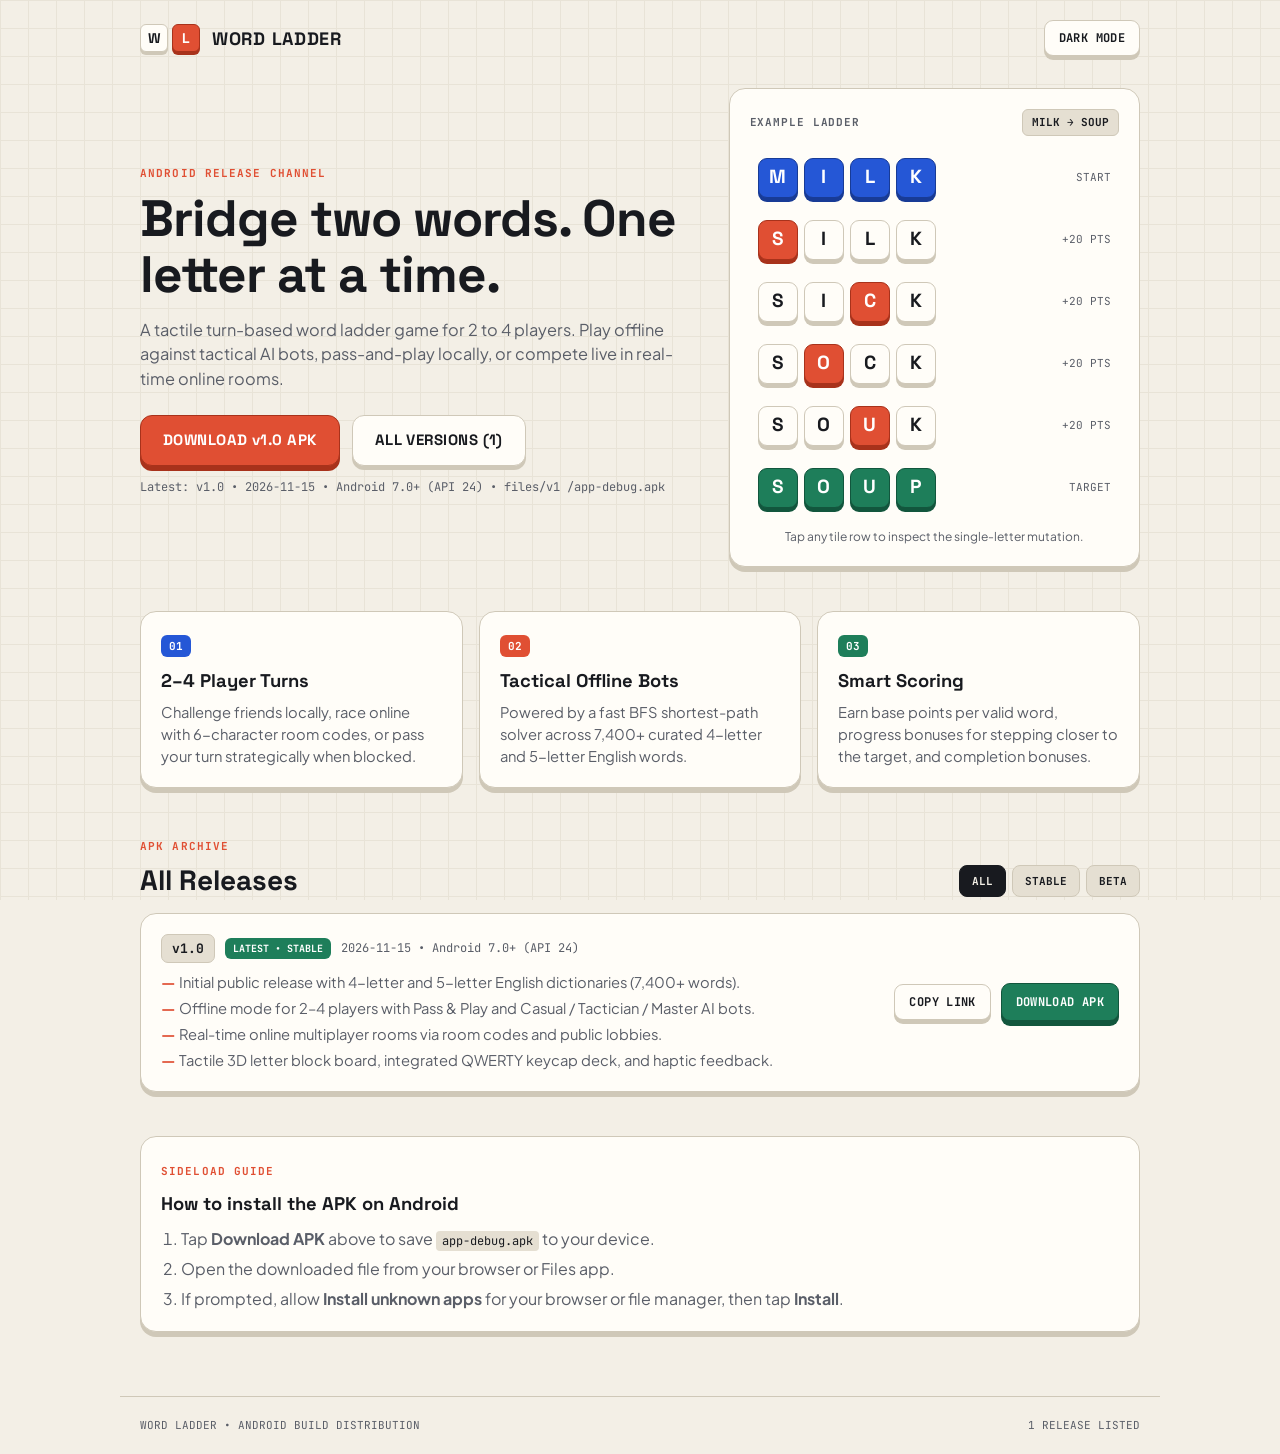
==== index.html @ f063d828 "landing page + doenload links" ====
<!DOCTYPE html>
<html lang="en">
<head>
  <meta charset="UTF-8" />
  <meta name="viewport" content="width=device-width, initial-scale=1.0" />
  <title>Word Ladder — Android APK Downloads</title>
  <link rel="preconnect" href="https://fonts.googleapis.com" />
  <link rel="preconnect" href="https://fonts.gstatic.com" crossorigin />
  <link href="https://fonts.googleapis.com/css2?family=JetBrains+Mono:wght@500;700&family=Plus+Jakarta+Sans:wght@400;600;700&family=Space+Grotesk:wght@700&display=swap" rel="stylesheet" />
  <link rel="stylesheet" href="styles.css" />
</head>
<body>
  <div class="mesh-bg" aria-hidden="true"></div>

  <header class="topbar">
    <div class="brand">
      <div class="brand-mark" aria-hidden="true">
        <span class="mini-block ivory">W</span>
        <span class="mini-block vermilion">L</span>
      </div>
      <span class="brand-title">WORD LADDER</span>
    </div>
    <button id="themeToggle" class="tactile-btn secondary small" type="button" aria-label="Toggle color theme">
      DARK MODE
    </button>
  </header>

  <main class="container">
    <section class="hero">
      <div class="hero-copy">
        <span class="eyebrow">ANDROID RELEASE CHANNEL</span>
        <h1>Bridge two words. One letter at a time.</h1>
        <p class="subtitle">
          A tactile turn-based word ladder game for 2 to 4 players. Play offline against tactical AI bots, pass-and-play locally, or compete live in real-time online rooms.
        </p>

        <div class="hero-actions" id="latestDownloadBox">
          <!-- Populated dynamically from RELEASES[0] in app.js -->
        </div>
        <p class="install-note" id="latestMetaNote"></p>
      </div>

      <div class="hero-board" aria-label="Interactive Word Ladder preview">
        <div class="board-card">
          <div class="board-header">
            <span class="mono-label">EXAMPLE LADDER</span>
            <span class="mono-badge" id="demoStepLabel">MILK &rarr; SOUP</span>
          </div>
          <div class="ladder-stack" id="demoLadder"></div>
          <p class="board-hint">Tap any tile row to inspect the single-letter mutation.</p>
        </div>
      </div>
    </section>

    <section class="features-grid" aria-label="Game highlights">
      <article class="feature-card">
        <span class="feature-tag cobalt">01</span>
        <h3>2–4 Player Turns</h3>
        <p>Challenge friends locally, race online with 6-character room codes, or pass your turn strategically when blocked.</p>
      </article>
      <article class="feature-card">
        <span class="feature-tag vermilion">02</span>
        <h3>Tactical Offline Bots</h3>
        <p>Powered by a fast BFS shortest-path solver across 7,400+ curated 4-letter and 5-letter English words.</p>
      </article>
      <article class="feature-card">
        <span class="feature-tag emerald">03</span>
        <h3>Smart Scoring</h3>
        <p>Earn base points per valid word, progress bonuses for stepping closer to the target, and completion bonuses.</p>
      </article>
    </section>

    <section class="releases-section" id="releases">
      <div class="section-head">
        <div>
          <span class="eyebrow">APK ARCHIVE</span>
          <h2>All Releases</h2>
        </div>
        <div class="filter-group" role="group" aria-label="Filter releases">
          <button class="filter-chip active" data-filter="all" type="button">ALL</button>
          <button class="filter-chip" data-filter="stable" type="button">STABLE</button>
          <button class="filter-chip" data-filter="beta" type="button">BETA</button>
        </div>
      </div>

      <div class="release-list" id="releaseList">
        <!-- Populated from app.js -->
      </div>
    </section>

    <section class="install-guide">
      <div class="board-card">
        <span class="eyebrow">SIDELOAD GUIDE</span>
        <h3>How to install the APK on Android</h3>
        <ol class="steps-list">
          <li>Tap <strong>Download APK</strong> above to save <code>app-debug.apk</code> to your device.</li>
          <li>Open the downloaded file from your browser or Files app.</li>
          <li>If prompted, allow <strong>Install unknown apps</strong> for your browser or file manager, then tap <strong>Install</strong>.</li>
        </ol>
      </div>
    </section>
  </main>

  <footer class="footer">
    <span>WORD LADDER &bull; ANDROID BUILD DISTRIBUTION</span>
    <span id="footerCount"></span>
  </footer>

  <script src="app.js"></script>
</body>
</html>
---- styles.css ----
:root {
  --bg: #f3efe6;
  --surface: #fffdf8;
  --tray: #e5dfd2;
  --bevel: #cfc8b8;
  --ink: #181a1f;
  --muted: #5a5e68;
  --mesh: #dfd9ca;

  --vermilion: #e04f33;
  --vermilion-bevel: #a8321b;
  --emerald: #1e7e5a;
  --emerald-bevel: #12563d;
  --cobalt: #2557d6;
  --cobalt-bevel: #183b96;
}

body.dark {
  --bg: #14161b;
  --surface: #222630;
  --tray: #1a1d25;
  --bevel: #0e1015;
  --ink: #f4f1ea;
  --muted: #9ca2af;
  --mesh: #21252f;
}

* {
  box-sizing: border-box;
  margin: 0;
  padding: 0;
}

body {
  font-family: 'Plus Jakarta Sans', system-ui, -apple-system, sans-serif;
  background-color: var(--bg);
  color: var(--ink);
  min-height: 100vh;
  line-height: 1.5;
  transition: background-color 0.2s ease, color 0.2s ease;
}

.mesh-bg {
  position: fixed;
  inset: 0;
  pointer-events: none;
  z-index: -1;
  background-image:
    linear-gradient(to right, var(--mesh) 1px, transparent 1px),
    linear-gradient(to bottom, var(--mesh) 1px, transparent 1px);
  background-size: 28px 28px;
  opacity: 0.55;
}

.topbar {
  max-width: 1040px;
  margin: 0 auto;
  padding: 20px 20px 8px;
  display: flex;
  align-items: center;
  justify-content: space-between;
}

.brand {
  display: flex;
  align-items: center;
  gap: 12px;
}

.brand-mark {
  display: flex;
  gap: 4px;
}

.mini-block {
  width: 28px;
  height: 28px;
  display: grid;
  place-items: center;
  font-family: 'Space Grotesk', sans-serif;
  font-weight: 700;
  font-size: 14px;
  border-radius: 6px;
}

.mini-block.ivory {
  background: var(--surface);
  color: var(--ink);
  border: 1.5px solid var(--bevel);
  box-shadow: 0 3px 0 var(--bevel);
}

.mini-block.vermilion {
  background: var(--vermilion);
  color: #fff;
  border: 1.5px solid var(--vermilion-bevel);
  box-shadow: 0 3px 0 var(--vermilion-bevel);
}

.brand-title {
  font-family: 'Space Grotesk', sans-serif;
  font-weight: 700;
  font-size: 18px;
  letter-spacing: 0.04em;
}

.container {
  max-width: 1040px;
  margin: 0 auto;
  padding: 24px 20px 64px;
  display: flex;
  flex-direction: column;
  gap: 44px;
}

.hero {
  display: grid;
  grid-template-columns: 1.15fr 0.85fr;
  gap: 32px;
  align-items: center;
}

.eyebrow {
  display: inline-block;
  font-family: 'JetBrains Mono', monospace;
  font-size: 11px;
  font-weight: 700;
  letter-spacing: 0.1em;
  color: var(--vermilion);
  margin-bottom: 10px;
}

h1 {
  font-family: 'Space Grotesk', sans-serif;
  font-size: clamp(2rem, 4.2vw, 3.2rem);
  line-height: 1.08;
  letter-spacing: -0.02em;
  margin-bottom: 16px;
}

h2 {
  font-family: 'Space Grotesk', sans-serif;
  font-size: 1.75rem;
  line-height: 1.15;
}

h3 {
  font-family: 'Space Grotesk', sans-serif;
  font-size: 1.15rem;
  margin-bottom: 6px;
}

.subtitle {
  color: var(--muted);
  font-size: 1.02rem;
  max-width: 52ch;
  margin-bottom: 24px;
}

.hero-actions {
  display: flex;
  flex-wrap: wrap;
  gap: 12px;
  align-items: center;
}

.install-note {
  margin-top: 12px;
  font-family: 'JetBrains Mono', monospace;
  font-size: 12px;
  color: var(--muted);
}

/* 3D Tactile Buttons */
.tactile-btn {
  display: inline-flex;
  align-items: center;
  justify-content: center;
  gap: 10px;
  font-family: 'Space Grotesk', sans-serif;
  font-weight: 700;
  font-size: 15px;
  letter-spacing: 0.03em;
  text-decoration: none;
  padding: 13px 22px;
  border-radius: 12px;
  cursor: pointer;
  border: 1.5px solid var(--vermilion-bevel);
  background: var(--vermilion);
  color: #fff;
  box-shadow: 0 5px 0 var(--vermilion-bevel);
  transition: transform 0.08s ease, box-shadow 0.08s ease;
  user-select: none;
}

.tactile-btn:hover {
  transform: translateY(-1px);
  box-shadow: 0 6px 0 var(--vermilion-bevel);
}

.tactile-btn:active {
  transform: translateY(4px);
  box-shadow: 0 1px 0 var(--vermilion-bevel);
}

.tactile-btn.emerald {
  background: var(--emerald);
  border-color: var(--emerald-bevel);
  box-shadow: 0 5px 0 var(--emerald-bevel);
}

.tactile-btn.emerald:active {
  box-shadow: 0 1px 0 var(--emerald-bevel);
}

.tactile-btn.secondary {
  background: var(--surface);
  color: var(--ink);
  border-color: var(--bevel);
  box-shadow: 0 4px 0 var(--bevel);
}

.tactile-btn.secondary:active {
  box-shadow: 0 1px 0 var(--bevel);
}

.tactile-btn.small {
  padding: 9px 14px;
  font-size: 12px;
  font-family: 'JetBrains Mono', monospace;
  border-radius: 9px;
}

/* 3D Surface Cards */
.board-card,
.feature-card,
.release-card {
  background: var(--surface);
  border: 1.5px solid var(--bevel);
  border-radius: 16px;
  padding: 20px;
  box-shadow: 0 5px 0 var(--bevel);
}

.board-header {
  display: flex;
  justify-content: space-between;
  align-items: center;
  margin-bottom: 16px;
}

.mono-label {
  font-family: 'JetBrains Mono', monospace;
  font-size: 11px;
  font-weight: 700;
  color: var(--muted);
  letter-spacing: 0.08em;
}

.mono-badge {
  font-family: 'JetBrains Mono', monospace;
  font-size: 11px;
  font-weight: 700;
  background: var(--tray);
  border: 1px solid var(--bevel);
  padding: 4px 9px;
  border-radius: 6px;
}

.ladder-stack {
  display: flex;
  flex-direction: column;
  gap: 10px;
}

.ladder-row {
  display: flex;
  align-items: center;
  justify-content: space-between;
  gap: 10px;
  padding: 6px 8px;
  border-radius: 10px;
  cursor: pointer;
  transition: background-color 0.15s ease;
}

.ladder-row:hover,
.ladder-row.selected {
  background: var(--tray);
}

.tiles-group {
  display: flex;
  gap: 6px;
}

.tile {
  width: 40px;
  height: 40px;
  display: grid;
  place-items: center;
  font-family: 'Space Grotesk', sans-serif;
  font-weight: 700;
  font-size: 19px;
  border-radius: 9px;
  background: var(--surface);
  color: var(--ink);
  border: 1.5px solid var(--bevel);
  box-shadow: 0 4px 0 var(--bevel);
  transition: transform 0.12s ease;
}

.ladder-row:hover .tile {
  transform: translateY(-2px);
}

.tile.start {
  background: var(--cobalt);
  color: #fff;
  border-color: var(--cobalt-bevel);
  box-shadow: 0 4px 0 var(--cobalt-bevel);
}

.tile.changed {
  background: var(--vermilion);
  color: #fff;
  border-color: var(--vermilion-bevel);
  box-shadow: 0 4px 0 var(--vermilion-bevel);
}

.tile.target {
  background: var(--emerald);
  color: #fff;
  border-color: var(--emerald-bevel);
  box-shadow: 0 4px 0 var(--emerald-bevel);
}

.row-meta {
  font-family: 'JetBrains Mono', monospace;
  font-size: 11px;
  color: var(--muted);
}

.board-hint {
  margin-top: 14px;
  font-size: 12px;
  color: var(--muted);
  text-align: center;
}

/* Features */
.features-grid {
  display: grid;
  grid-template-columns: repeat(3, 1fr);
  gap: 16px;
}

.feature-tag {
  display: inline-block;
  font-family: 'JetBrains Mono', monospace;
  font-size: 11px;
  font-weight: 700;
  color: #fff;
  padding: 3px 8px;
  border-radius: 6px;
  margin-bottom: 10px;
}

.feature-tag.cobalt { background: var(--cobalt); }
.feature-tag.vermilion { background: var(--vermilion); }
.feature-tag.emerald { background: var(--emerald); }

.feature-card p {
  color: var(--muted);
  font-size: 0.92rem;
}

/* Releases */
.section-head {
  display: flex;
  justify-content: space-between;
  align-items: flex-end;
  flex-wrap: wrap;
  gap: 12px;
  margin-bottom: 16px;
}

.filter-group {
  display: flex;
  gap: 6px;
}

.filter-chip {
  font-family: 'JetBrains Mono', monospace;
  font-size: 11px;
  font-weight: 700;
  padding: 8px 12px;
  border-radius: 8px;
  border: 1.5px solid var(--bevel);
  background: var(--tray);
  color: var(--ink);
  cursor: pointer;
}

.filter-chip.active {
  background: var(--ink);
  color: var(--bg);
  border-color: var(--ink);
}

.release-list {
  display: flex;
  flex-direction: column;
  gap: 14px;
}

.release-card {
  display: flex;
  justify-content: space-between;
  align-items: center;
  flex-wrap: wrap;
  gap: 16px;
}

.release-info {
  flex: 1;
  min-width: 240px;
}

.release-title-row {
  display: flex;
  align-items: center;
  gap: 10px;
  margin-bottom: 6px;
}

.version-pill {
  font-family: 'JetBrains Mono', monospace;
  font-weight: 700;
  font-size: 13px;
  padding: 4px 10px;
  border-radius: 7px;
  background: var(--tray);
  border: 1px solid var(--bevel);
}

.channel-pill {
  font-family: 'JetBrains Mono', monospace;
  font-size: 10px;
  font-weight: 700;
  text-transform: uppercase;
  padding: 3px 8px;
  border-radius: 6px;
  color: #fff;
}

.channel-pill.stable { background: var(--emerald); }
.channel-pill.beta { background: var(--cobalt); }

.release-date {
  font-family: 'JetBrains Mono', monospace;
  font-size: 12px;
  color: var(--muted);
}

.release-notes {
  list-style: none;
  display: flex;
  flex-direction: column;
  gap: 4px;
  margin-top: 8px;
  font-size: 0.92rem;
  color: var(--muted);
}

.release-notes li::before {
  content: '— ';
  color: var(--vermilion);
  font-weight: 700;
}

.release-actions {
  display: flex;
  align-items: center;
  gap: 10px;
}

.steps-list {
  margin-top: 10px;
  padding-left: 20px;
  color: var(--muted);
  display: flex;
  flex-direction: column;
  gap: 6px;
}

.steps-list code {
  font-family: 'JetBrains Mono', monospace;
  font-size: 12px;
  background: var(--tray);
  padding: 2px 6px;
  border-radius: 4px;
  color: var(--ink);
}

.footer {
  max-width: 1040px;
  margin: 0 auto;
  padding: 20px;
  border-top: 1px solid var(--bevel);
  display: flex;
  justify-content: space-between;
  flex-wrap: wrap;
  gap: 8px;
  font-family: 'JetBrains Mono', monospace;
  font-size: 11px;
  color: var(--muted);
}

@media (max-width: 820px) {
  .hero {
    grid-template-columns: 1fr;
  }
  .features-grid {
    grid-template-columns: 1fr;
  }
}
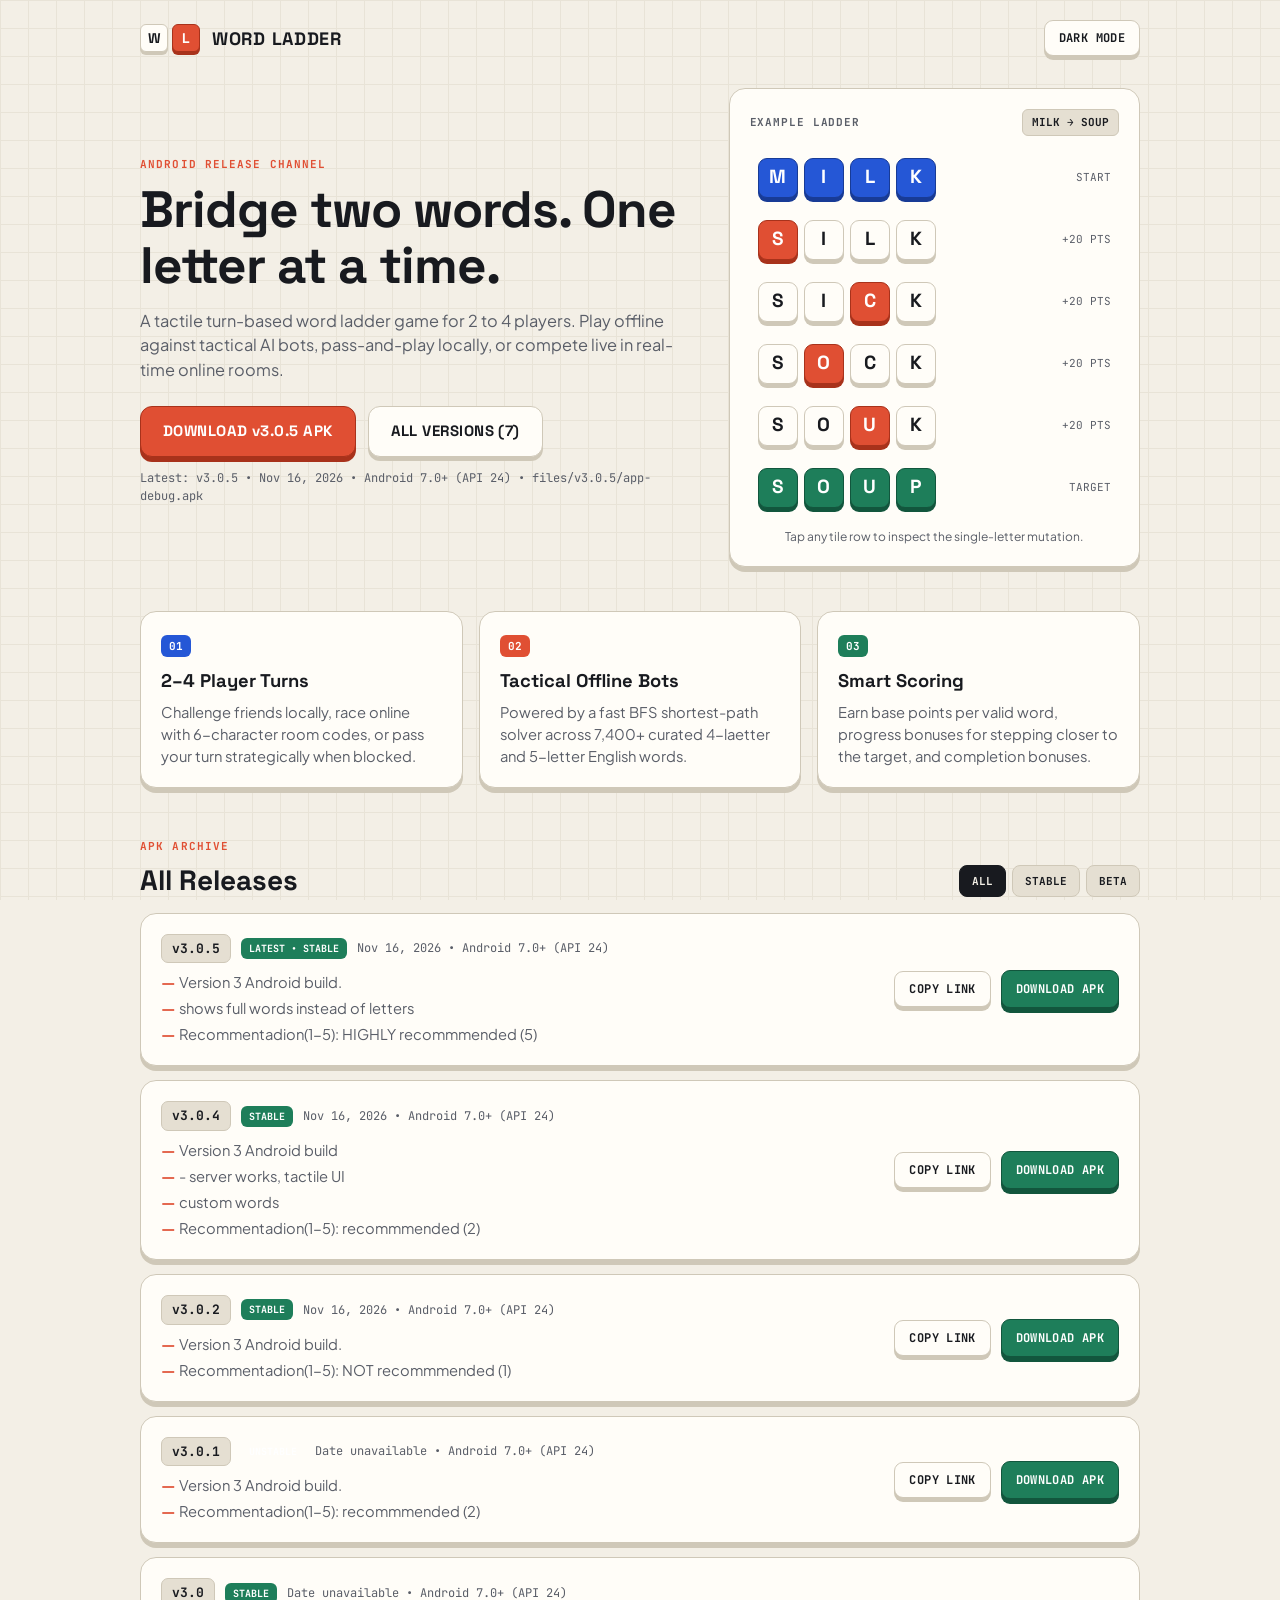
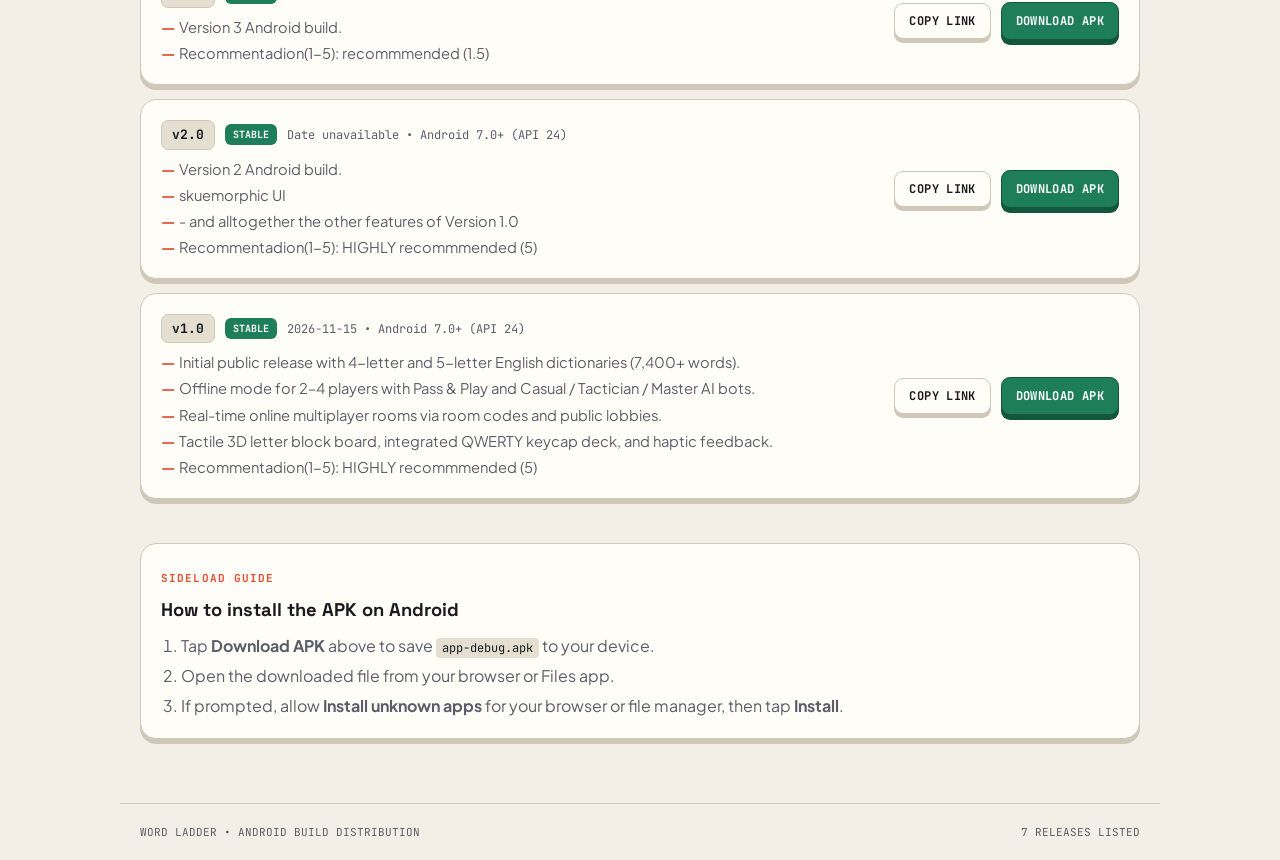
==== commit db21dc3f: "added recommendation score" ====
--- a/index.html
+++ b/index.html
@@ -3,7 +3,7 @@
 <head>
   <meta charset="UTF-8" />
   <meta name="viewport" content="width=device-width, initial-scale=1.0" />
-  <title>Word Ladder — Android APK Downloads</title>
+  <title>Word Ladder</title>
   <link rel="preconnect" href="https://fonts.googleapis.com" />
   <link rel="preconnect" href="https://fonts.gstatic.com" crossorigin />
   <link href="https://fonts.googleapis.com/css2?family=JetBrains+Mono:wght@500;700&family=Plus+Jakarta+Sans:wght@400;600;700&family=Space+Grotesk:wght@700&display=swap" rel="stylesheet" />
@@ -61,7 +61,7 @@
       <article class="feature-card">
         <span class="feature-tag vermilion">02</span>
         <h3>Tactical Offline Bots</h3>
-        <p>Powered by a fast BFS shortest-path solver across 7,400+ curated 4-letter and 5-letter English words.</p>
+        <p>Powered by a fast BFS shortest-path solver across 7,400+ curated 4-laetter and 5-letter English words.</p>
       </article>
       <article class="feature-card">
         <span class="feature-tag emerald">03</span>
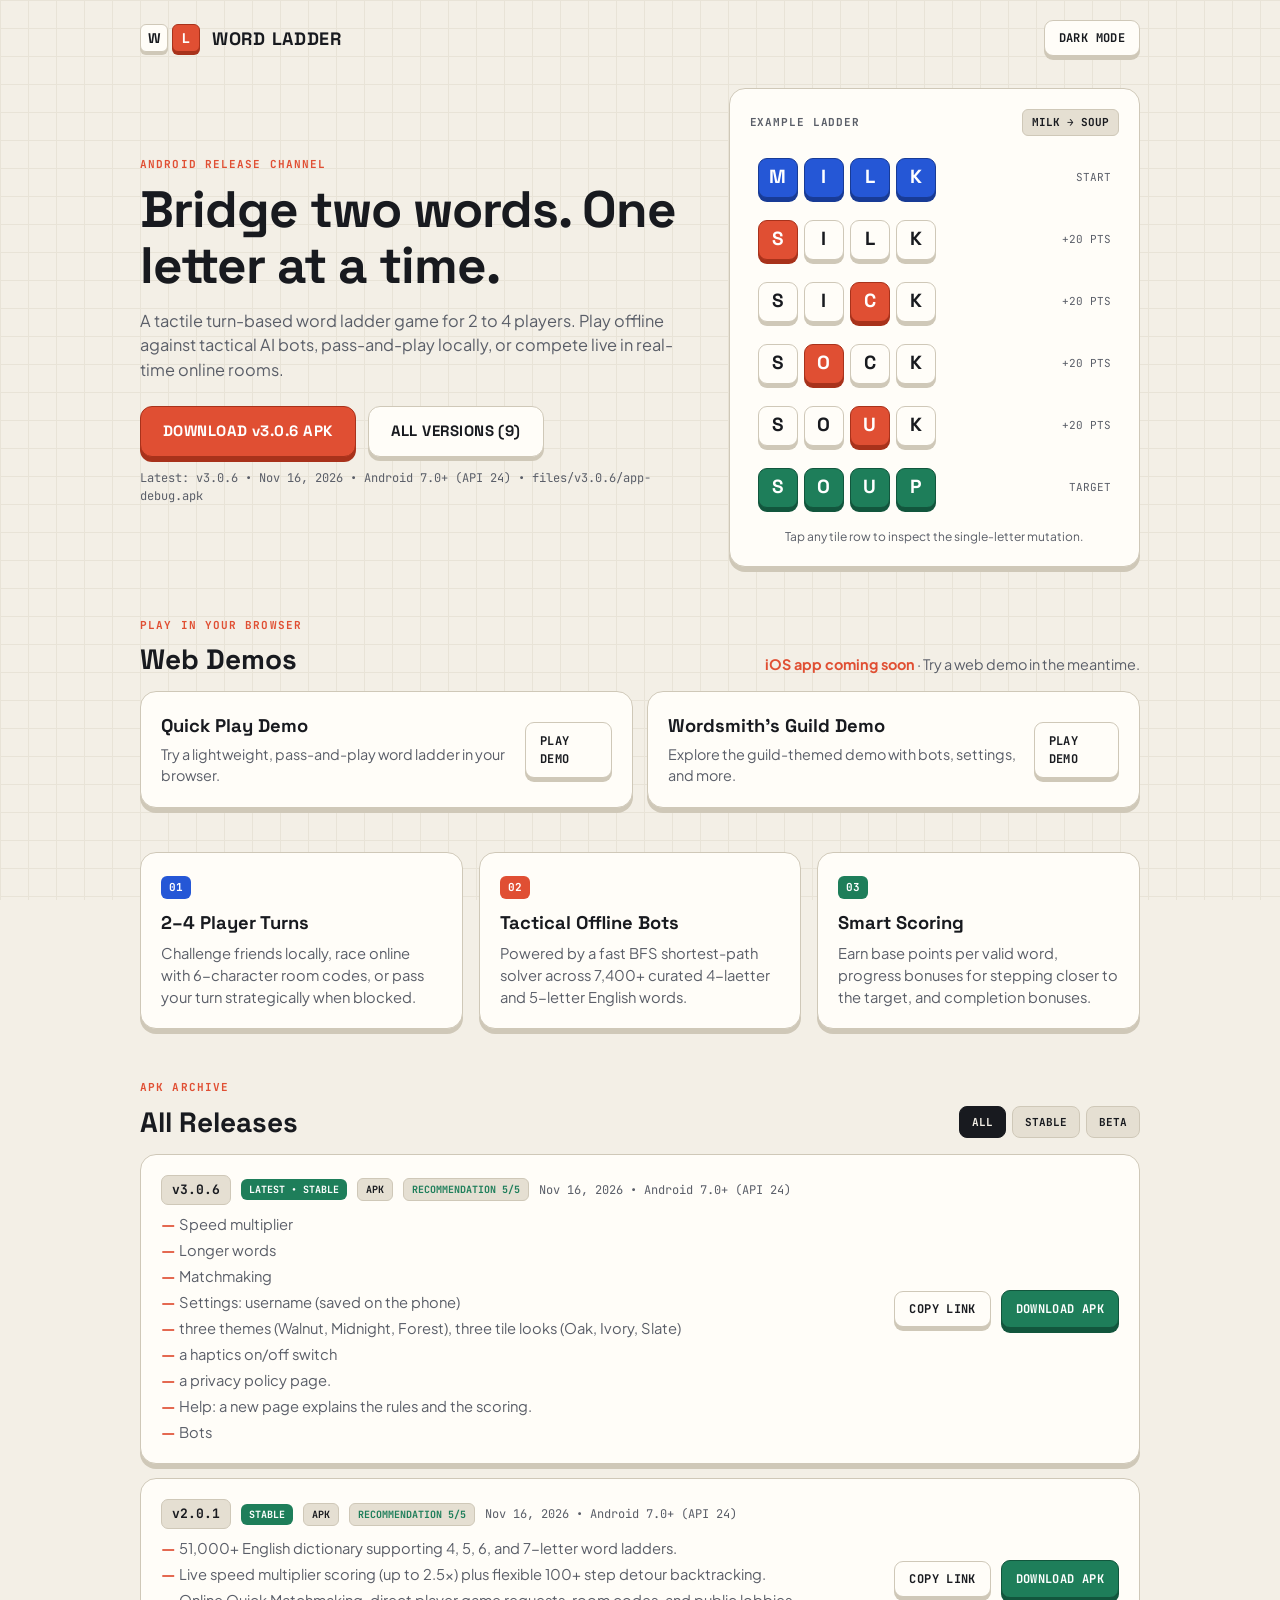
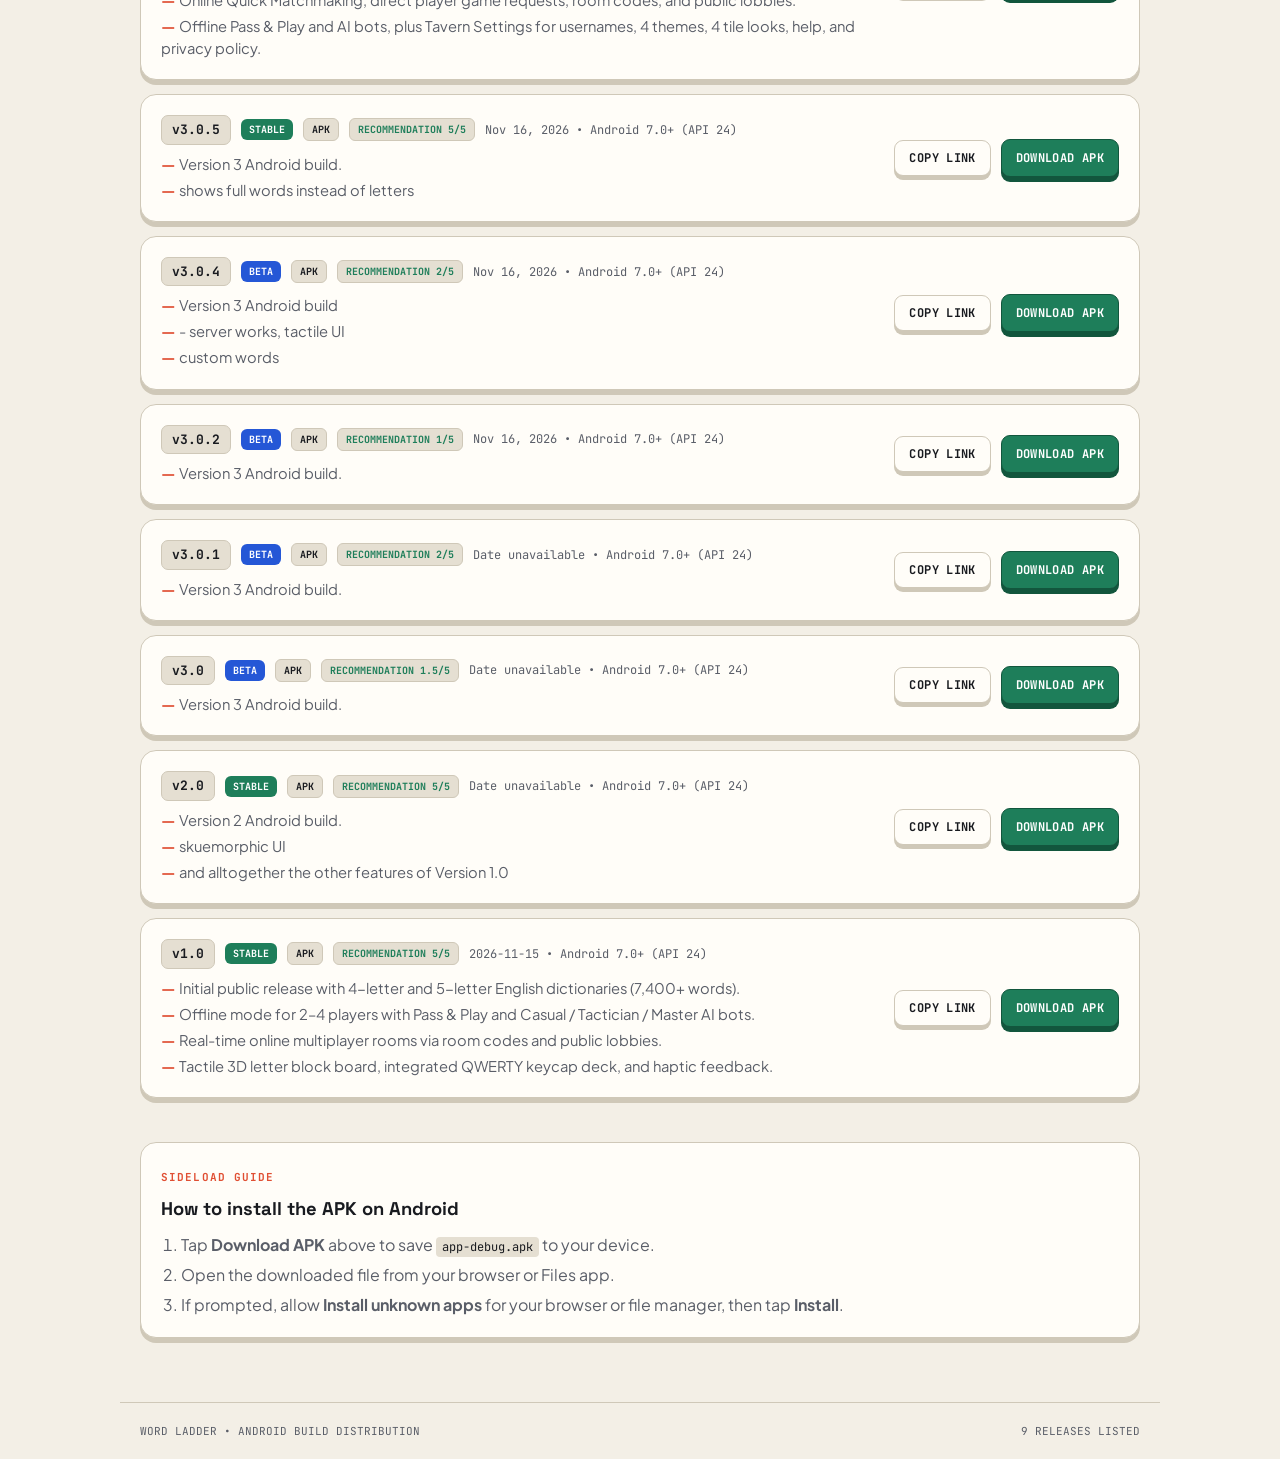
==== commit d6a8400a: "buttons for web demos" ====
--- a/index.html
+++ b/index.html
@@ -49,6 +49,19 @@
           <div class="ladder-stack" id="demoLadder"></div>
           <p class="board-hint">Tap any tile row to inspect the single-letter mutation.</p>
         </div>
+      </div>
+    </section>
+
+    <section class="demos-section" aria-labelledby="demosHeading">
+      <div class="section-head">
+        <div>
+          <span class="eyebrow">PLAY IN YOUR BROWSER</span>
+          <h2 id="demosHeading">Web Demos</h2>
+        </div>
+        <span class="platform-note"><strong>iOS app coming soon</strong> · Try a web demo in the meantime.</span>
+      </div>
+      <div class="demo-list" id="demoList">
+        <!-- Demo buttons are rendered from DEMOS in app.js -->
       </div>
     </section>
 
--- a/styles.css
+++ b/styles.css
@@ -408,6 +408,42 @@
   border-color: var(--ink);
 }
 
+.platform-note {
+  color: var(--muted);
+  font-size: 0.9rem;
+}
+
+.platform-note strong {
+  color: var(--vermilion);
+}
+
+.demo-list {
+  display: grid;
+  grid-template-columns: repeat(auto-fit, minmax(260px, 1fr));
+  gap: 14px;
+}
+
+.demo-card {
+  display: flex;
+  align-items: center;
+  justify-content: space-between;
+  gap: 16px;
+  background: var(--surface);
+  border: 1.5px solid var(--bevel);
+  border-radius: 16px;
+  padding: 20px;
+  box-shadow: 0 5px 0 var(--bevel);
+}
+
+.demo-card h3 {
+  margin-bottom: 4px;
+}
+
+.demo-card p {
+  color: var(--muted);
+  font-size: 0.9rem;
+}
+
 .release-list {
   display: flex;
   flex-direction: column;
@@ -430,6 +466,7 @@
 .release-title-row {
   display: flex;
   align-items: center;
+  flex-wrap: wrap;
   gap: 10px;
   margin-bottom: 6px;
 }
@@ -457,6 +494,21 @@
 .channel-pill.stable { background: var(--emerald); }
 .channel-pill.beta { background: var(--cobalt); }
 
+.release-badge,
+.recommendation-badge {
+  font-family: 'JetBrains Mono', monospace;
+  font-size: 10px;
+  font-weight: 700;
+  padding: 3px 8px;
+  border-radius: 6px;
+  background: var(--tray);
+  border: 1px solid var(--bevel);
+}
+
+.recommendation-badge {
+  color: var(--emerald);
+}
+
 .release-date {
   font-family: 'JetBrains Mono', monospace;
   font-size: 12px;
@@ -482,6 +534,7 @@
 .release-actions {
   display: flex;
   align-items: center;
+  flex-wrap: wrap;
   gap: 10px;
 }
 
@@ -525,3 +578,10 @@
     grid-template-columns: 1fr;
   }
 }
+
+@media (max-width: 520px) {
+  .demo-card {
+    align-items: flex-start;
+    flex-direction: column;
+  }
+}
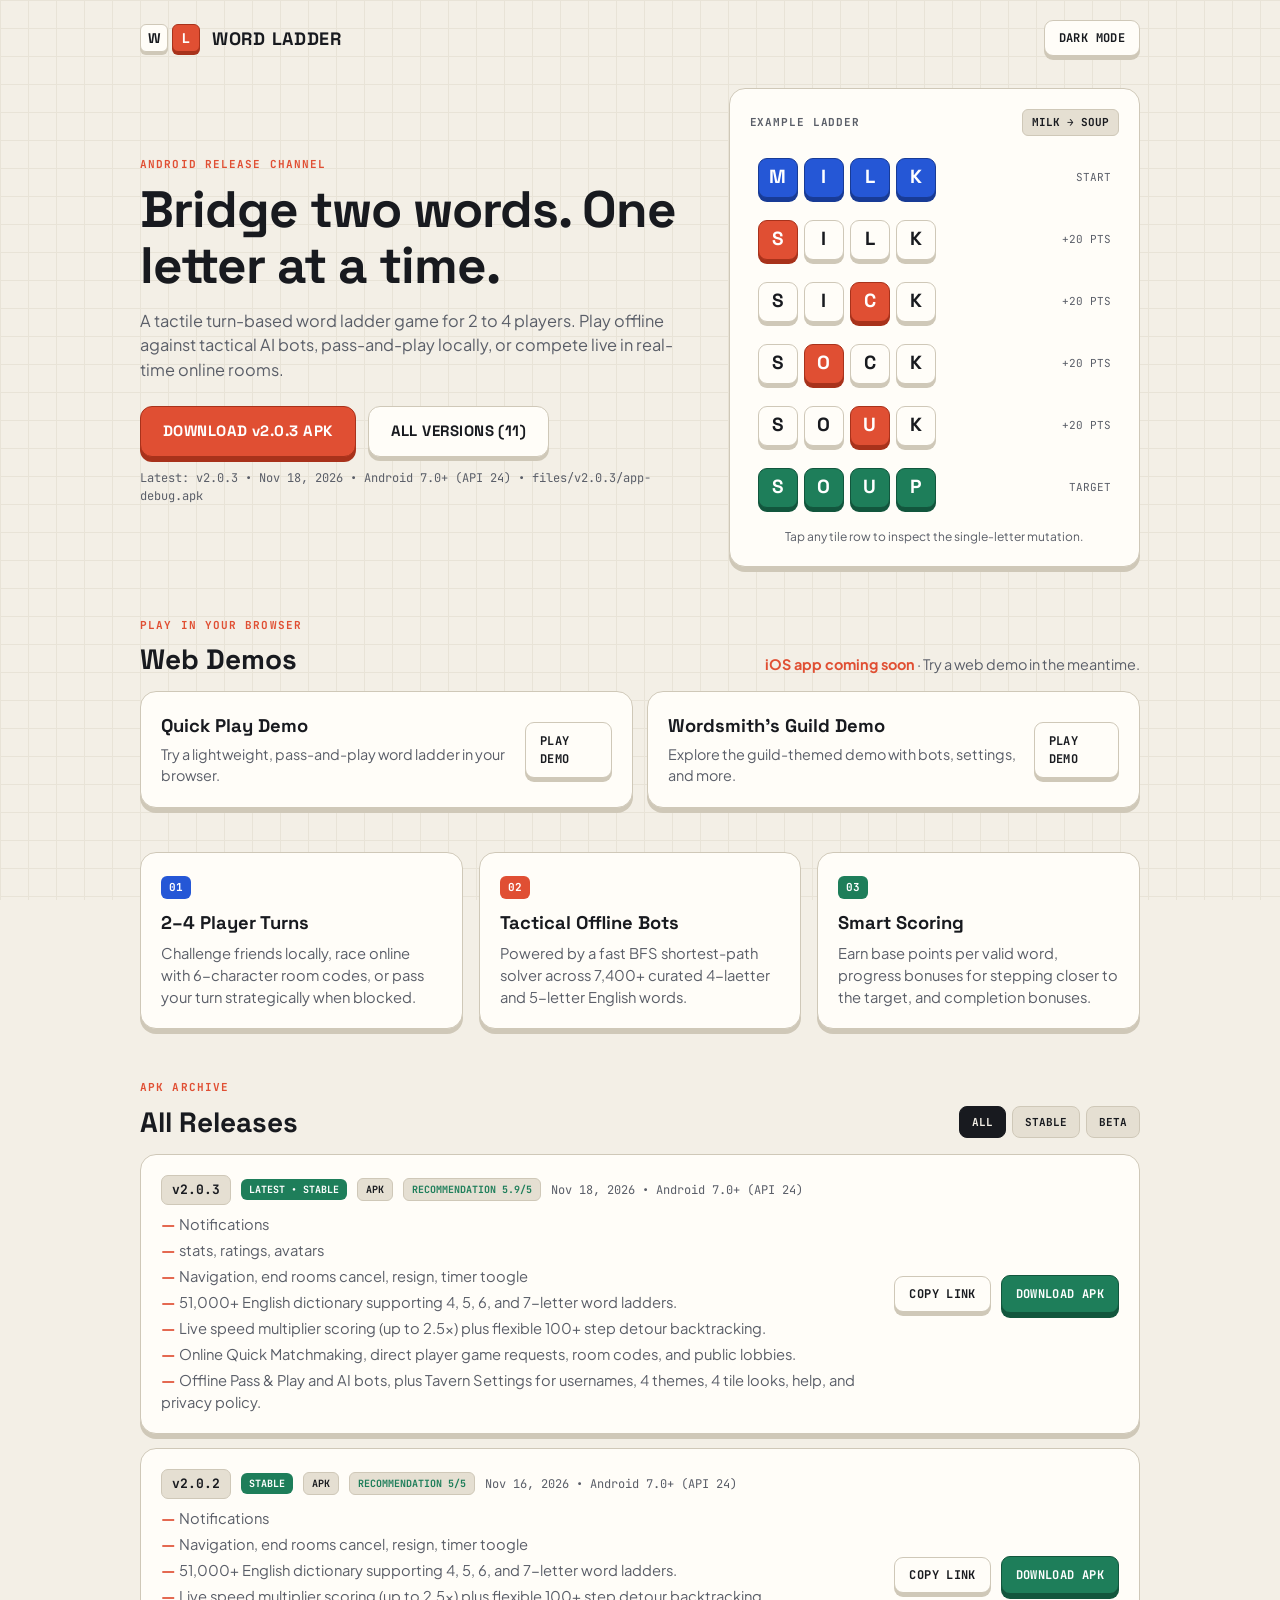
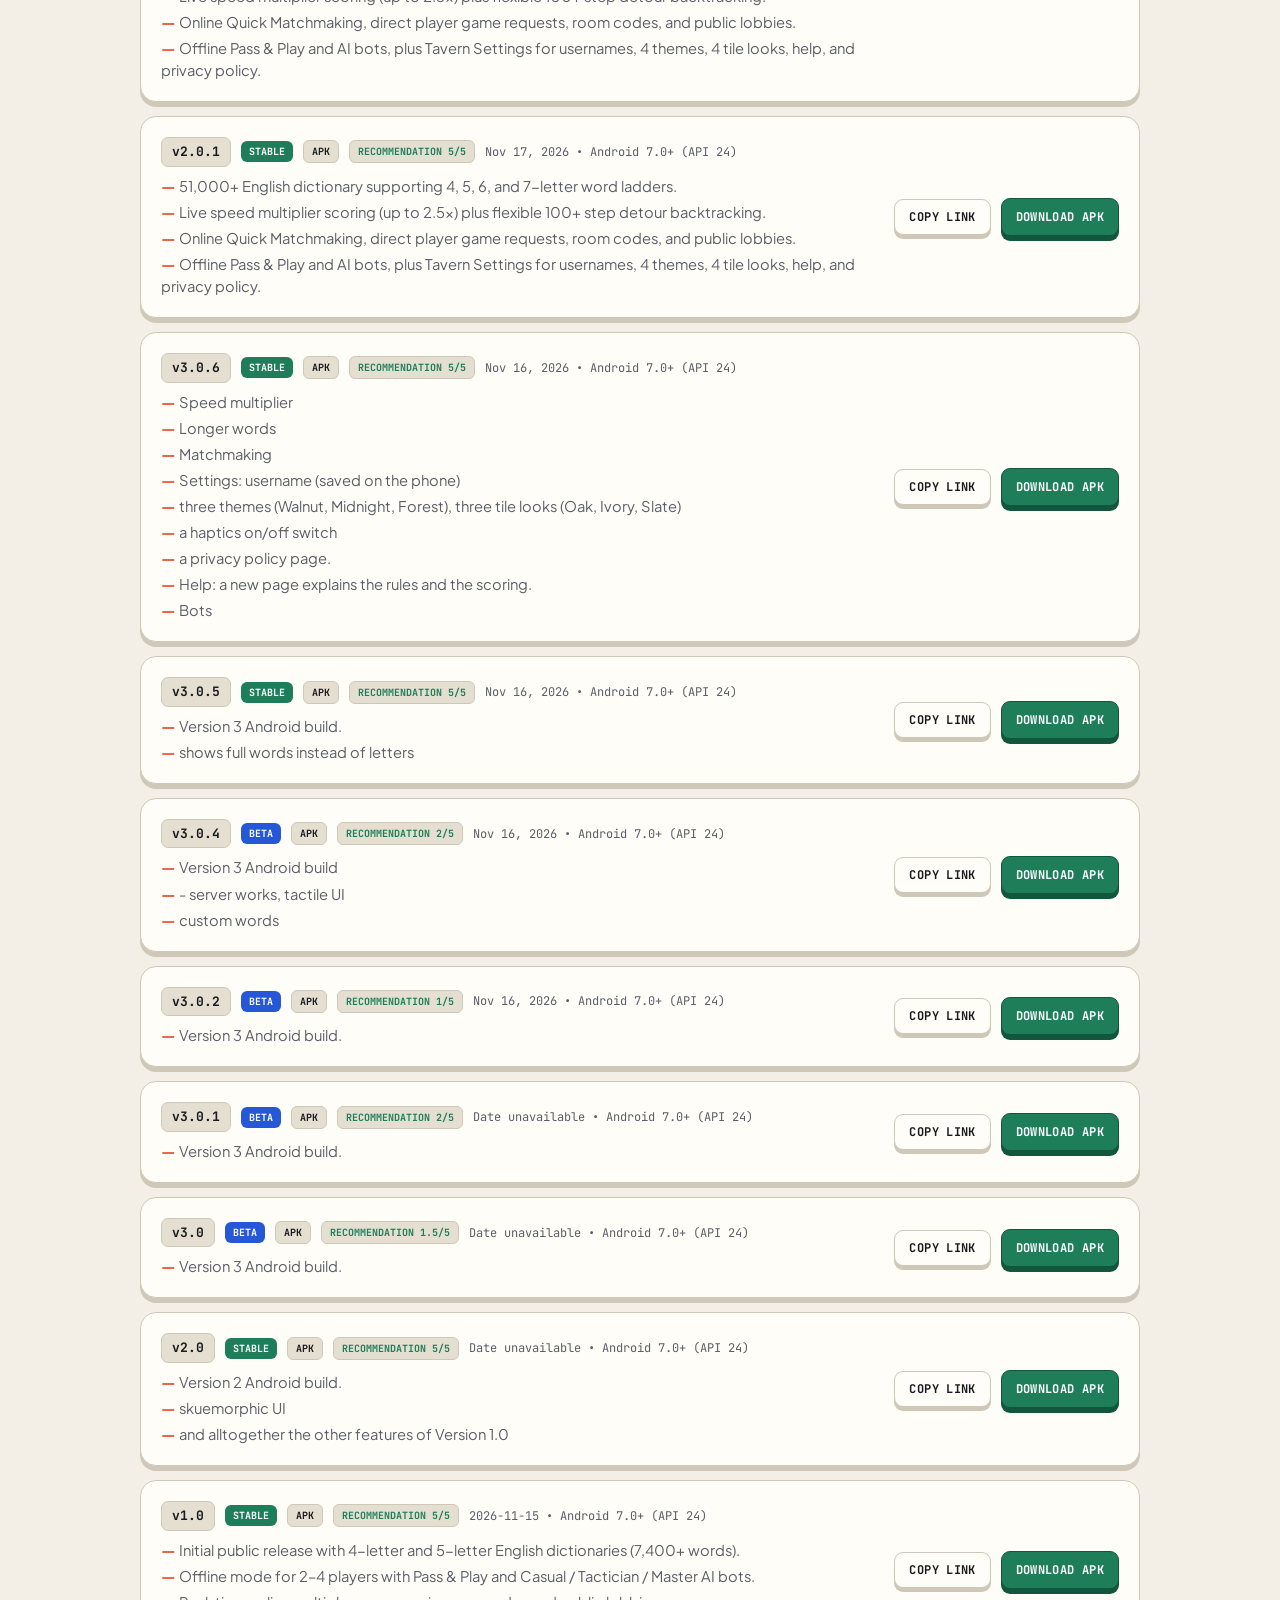
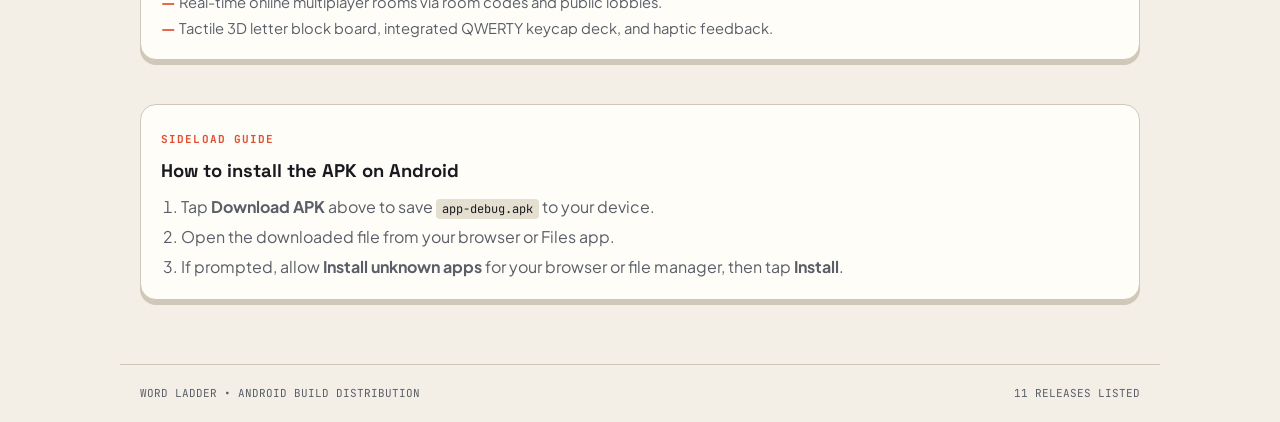
==== commit 3bbf69df: "change page brand" ====
--- a/index.html
+++ b/index.html
@@ -13,7 +13,7 @@
   <div class="mesh-bg" aria-hidden="true"></div>
 
   <header class="topbar">
-    <div class="brand">
+    <div class="brand" id="changePage" style="cursor: pointer;">
       <div class="brand-mark" aria-hidden="true">
         <span class="mini-block ivory">W</span>
         <span class="mini-block vermilion">L</span>
